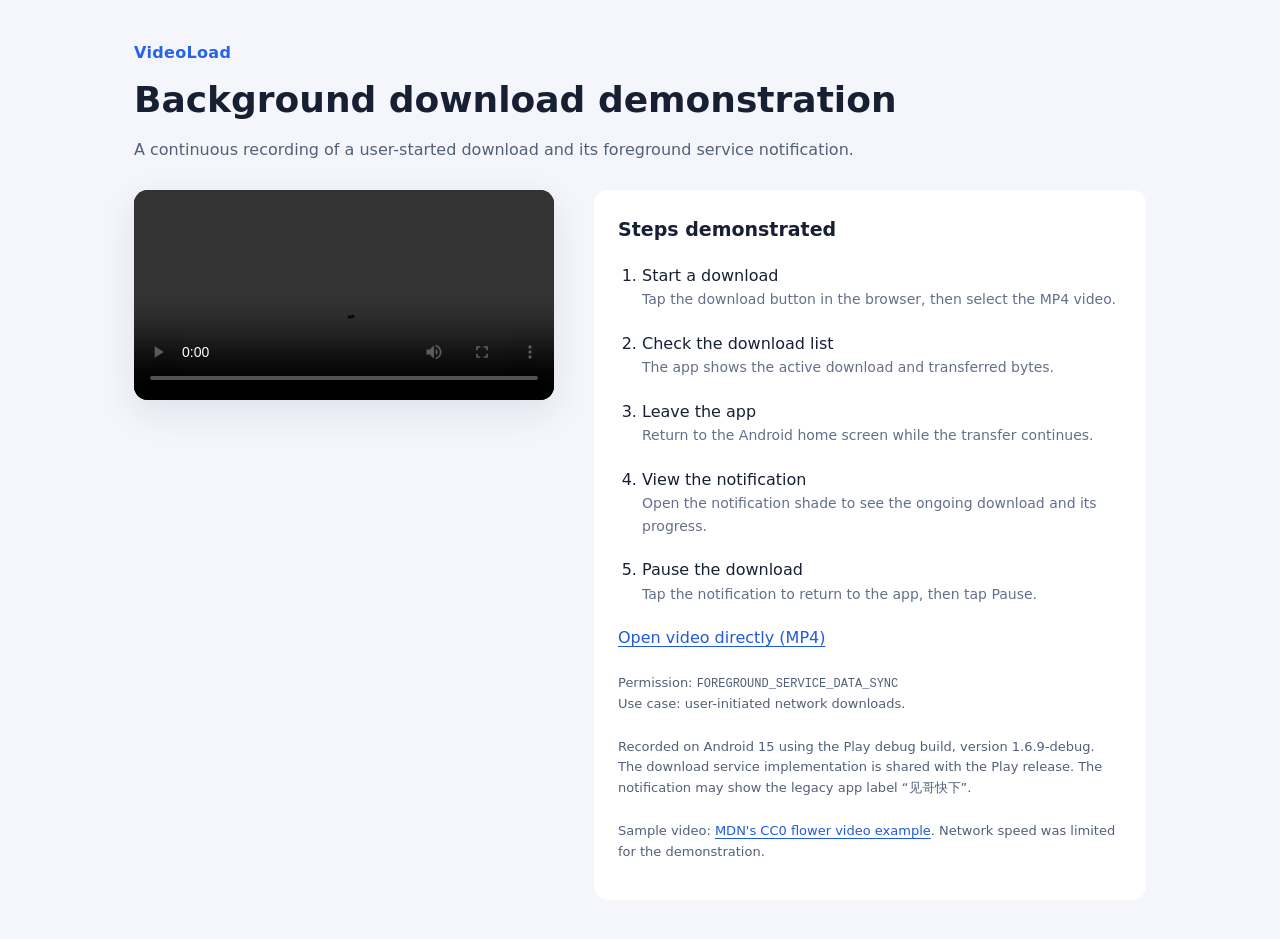
==== index.html @ db1425e5 "Publish VideoLoad foreground download review demonstration" ====
<!doctype html>
<html lang="en">
<head>
  <meta charset="utf-8">
  <meta name="viewport" content="width=device-width, initial-scale=1">
  <meta name="robots" content="noindex,nofollow">
  <title>VideoLoad — Background download demonstration</title>
  <style>
    *{box-sizing:border-box}body{margin:0;background:#f4f6fb;color:#172033;font:16px/1.6 system-ui,-apple-system,sans-serif}
    main{max-width:1060px;margin:0 auto;padding:40px 24px}.brand{color:#2563eb;font-weight:700;letter-spacing:.02em}h1{font-size:clamp(25px,4vw,36px);line-height:1.2;margin:12px 0}p{color:#526078}
    .layout{display:grid;grid-template-columns:minmax(260px,420px) 1fr;gap:40px;align-items:start;margin-top:28px}video{display:block;width:100%;max-height:78vh;background:#0d1117;border-radius:14px;box-shadow:0 12px 36px #18234b18}
    section{background:white;border-radius:14px;padding:24px}h2{font-size:19px;margin:0 0 18px}ol{padding-left:24px}li{margin:0 0 20px}li span{display:block;color:#647089;font-size:14px}a{color:#215adb;text-underline-offset:3px}.note{font-size:13px;margin-top:22px}code{overflow-wrap:anywhere;font-size:12px}
    @media(max-width:700px){main{padding:24px 18px}.layout{grid-template-columns:1fr;gap:24px}video{max-height:75vh}section{padding:20px}}
  </style>
</head>
<body><main>
  <div class="brand">VideoLoad</div>
  <h1>Background download demonstration</h1>
  <p>A continuous recording of a user-started download and its foreground service notification.</p>
  <div class="layout">
    <video controls playsinline preload="metadata" aria-label="VideoLoad foreground service demonstration">
      <source src="videoload-background-download.mp4" type="video/mp4">
      Your browser does not support video playback. <a href="videoload-background-download.mp4">Open the MP4 file</a>.
    </video>
    <section>
      <h2>Steps demonstrated</h2>
      <ol>
        <li>Start a download<span>Tap the download button in the browser, then select the MP4 video.</span></li>
        <li>Check the download list<span>The app shows the active download and transferred bytes.</span></li>
        <li>Leave the app<span>Return to the Android home screen while the transfer continues.</span></li>
        <li>View the notification<span>Open the notification shade to see the ongoing download and its progress.</span></li>
        <li>Pause the download<span>Tap the notification to return to the app, then tap Pause.</span></li>
      </ol>
      <a href="videoload-background-download.mp4">Open video directly (MP4)</a>
      <p class="note">Permission: <code>FOREGROUND_SERVICE_DATA_SYNC</code><br>Use case: user-initiated network downloads.</p>
      <p class="note">Recorded on Android 15 using the Play debug build, version 1.6.9-debug. The download service implementation is shared with the Play release. The notification may show the legacy app label “见哥快下”.</p>
      <p class="note">Sample video: <a href="https://interactive-examples.mdn.mozilla.net/pages/tabbed/video.html">MDN's CC0 flower video example</a>. Network speed was limited for the demonstration.</p>
    </section>
  </div>
</main></body></html>
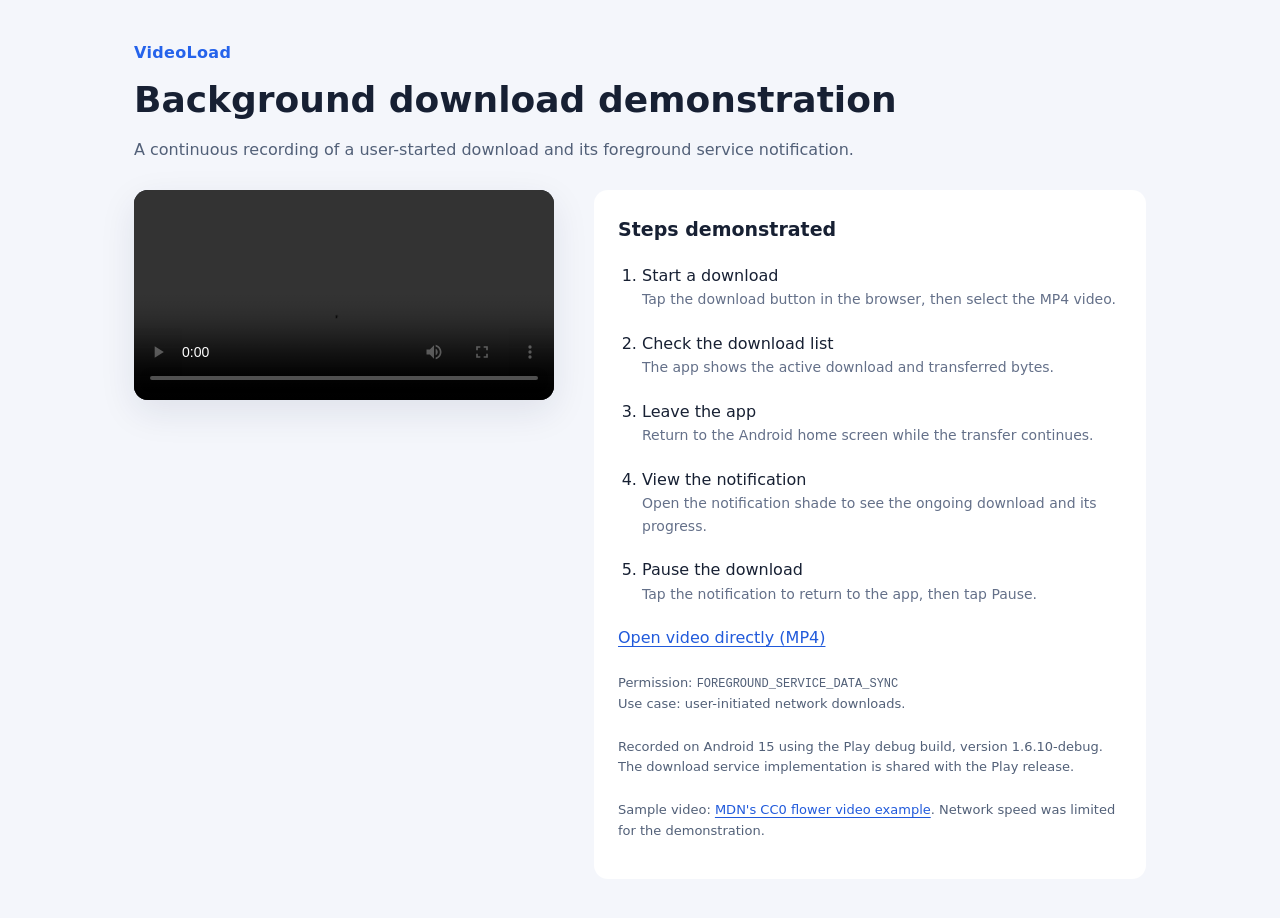
==== commit de5535e7: "Update demo with corrected VideoLoad notification label" ====
--- a/index.html
+++ b/index.html
@@ -19,7 +19,7 @@
   <p>A continuous recording of a user-started download and its foreground service notification.</p>
   <div class="layout">
     <video controls playsinline preload="metadata" aria-label="VideoLoad foreground service demonstration">
-      <source src="videoload-background-download.mp4" type="video/mp4">
+      <source src="videoload-background-download.mp4?v=117" type="video/mp4">
       Your browser does not support video playback. <a href="videoload-background-download.mp4">Open the MP4 file</a>.
     </video>
     <section>
@@ -33,7 +33,7 @@
       </ol>
       <a href="videoload-background-download.mp4">Open video directly (MP4)</a>
       <p class="note">Permission: <code>FOREGROUND_SERVICE_DATA_SYNC</code><br>Use case: user-initiated network downloads.</p>
-      <p class="note">Recorded on Android 15 using the Play debug build, version 1.6.9-debug. The download service implementation is shared with the Play release. The notification may show the legacy app label “见哥快下”.</p>
+      <p class="note">Recorded on Android 15 using the Play debug build, version 1.6.10-debug. The download service implementation is shared with the Play release.</p>
       <p class="note">Sample video: <a href="https://interactive-examples.mdn.mozilla.net/pages/tabbed/video.html">MDN's CC0 flower video example</a>. Network speed was limited for the demonstration.</p>
     </section>
   </div>
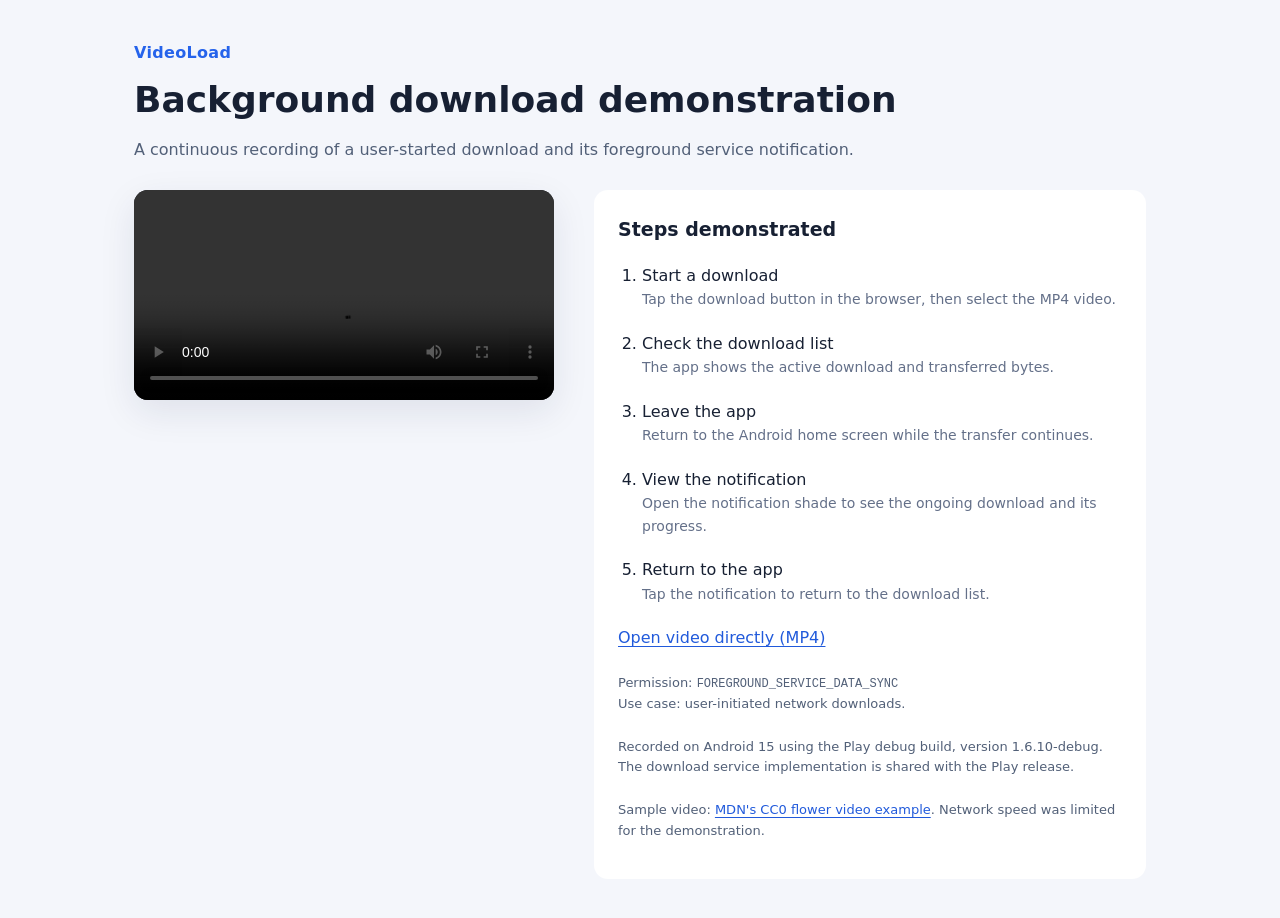
==== commit 687af75a: "Align demo steps with captured ending" ====
--- a/index.html
+++ b/index.html
@@ -29,7 +29,7 @@
         <li>Check the download list<span>The app shows the active download and transferred bytes.</span></li>
         <li>Leave the app<span>Return to the Android home screen while the transfer continues.</span></li>
         <li>View the notification<span>Open the notification shade to see the ongoing download and its progress.</span></li>
-        <li>Pause the download<span>Tap the notification to return to the app, then tap Pause.</span></li>
+        <li>Return to the app<span>Tap the notification to return to the download list.</span></li>
       </ol>
       <a href="videoload-background-download.mp4">Open video directly (MP4)</a>
       <p class="note">Permission: <code>FOREGROUND_SERVICE_DATA_SYNC</code><br>Use case: user-initiated network downloads.</p>
